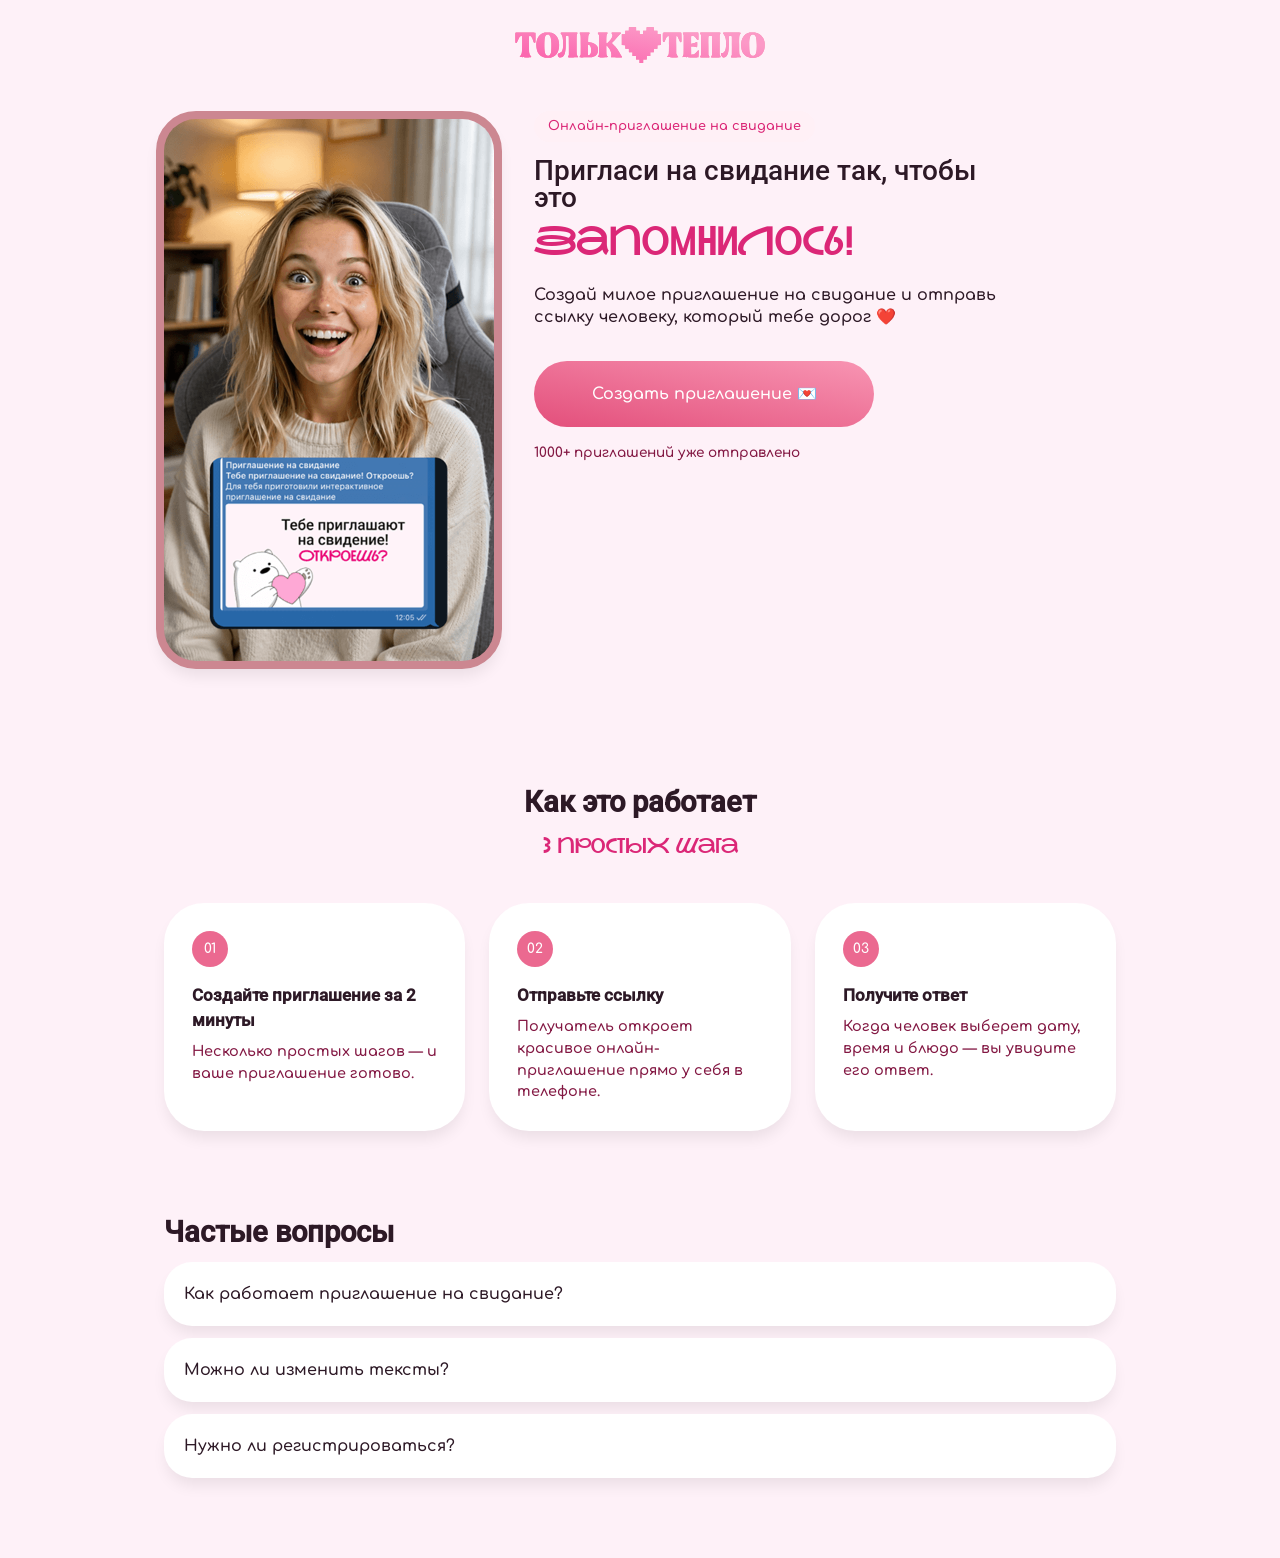
==== index.html @ f6012692 "Первый коммит: приглашение на свидание" ====
<!DOCTYPE html>
<html lang="ru">
  <head>
    <meta charset="UTF-8" />
    <meta
      name="viewport"
      content="width=device-width, initial-scale=1, viewport-fit=cover"
    />
    <title>
      Приглашение на свидание онлайн — создать и отправить по ссылке
    </title>
    <meta
      name="description"
      content="Создай приглашение на свидание онлайн за пару минут. Выбор даты, времени и предпочтений для встречи. Отправьте красивое приглашение по ссылке и получите ответ от второй половинки."
    />
    <meta
      property="og:title"
      content="Приглашение на свидание онлайн — отправь по ссылке"
    />
    <meta
      property="og:description"
      content="Создай приглашение на свидание онлайн за пару минут. Выбор даты, времени и предпочтений для встречи."
    />
    <meta property="og:image" content="meeting/social-badge.png" />
    <link rel="icon" href="meeting/social-badge.png" />
    <link
      rel="preload"
      href="fonts/Comfortaa-SemiBold.woff2"
      as="font"
      type="font/woff2"
      crossorigin="anonymous"
    />
    <link
      rel="preload"
      href="fonts/Roboto/Roboto-Medium.woff2"
      as="font"
      type="font/woff2"
      crossorigin="anonymous"
    />
    <link rel="preload" href="meeting/tolkoteplo2.svg" as="image" />
    <link rel="preload" href="meeting/video-poster.webp" as="image" />
    <link rel="stylesheet" href="styles.css" />
  </head>
  <body>
    <div id="app">
      <!-- Лендинг -->
      <section id="landing" class="landing">
        <header class="header">
          <a href="/" class="logo-link">
            <img
              src="meeting/tolkoteplo2.svg"
              alt="Только тепло"
              class="logo-img"
            />
          </a>
        </header>

        <div class="landing-hero">
          <div class="phone-preview-wrap">
            <div
              class="phone-mockup phone-mockup--landing"
              id="landing-preview"
            >
              <img
                src="meeting/video-poster.webp"
                alt=""
                class="landing-poster"
                width="346"
                height="568"
              />
            </div>
          </div>

          <div class="hero-text">
            <span class="badge">Онлайн-приглашение на свидание</span>
            <h1 class="hero-title">
              <span class="hero-title-line1"
                >Пригласи на свидание так, чтобы это</span
              >
              <span class="hero-title-line2">запомнилось!</span>
            </h1>
            <p class="subtitle">
              Создай милое приглашение на свидание и отправь ссылку человеку,
              который тебе дорог ❤️
            </p>
            <button class="btn btn-primary btn-lg" id="start-create">
              Создать приглашение 💌
            </button>
            <p class="social-proof">1000+ приглашений уже отправлено</p>
          </div>
        </div>

        <section class="how-it-works">
          <h2>Как это работает</h2>
          <p class="section-accent">3 простых шага</p>
          <div class="steps-grid">
            <article class="step-card">
              <span class="step-num">01</span>
              <h3>Создайте приглашение за 2 минуты</h3>
              <p>Несколько простых шагов — и ваше приглашение готово.</p>
            </article>
            <article class="step-card">
              <span class="step-num">02</span>
              <h3>Отправьте ссылку</h3>
              <p>
                Получатель откроет красивое онлайн-приглашение прямо у себя в
                телефоне.
              </p>
            </article>
            <article class="step-card">
              <span class="step-num">03</span>
              <h3>Получите ответ</h3>
              <p>
                Когда человек выберет дату, время и блюдо — вы увидите его
                ответ.
              </p>
            </article>
          </div>
        </section>

        <section class="faq">
          <h2>Частые вопросы</h2>
          <details>
            <summary>Как работает приглашение на свидание?</summary>
            <p>
              Вы оформляете приглашение, а гость выбирает дату, время и блюдо.
              Его ответ можно скопировать и отправить вам.
            </p>
          </details>
          <details>
            <summary>Можно ли изменить тексты?</summary>
            <p>
              Да, все заголовки, кнопки и варианты блюд можно настроить в
              конструкторе.
            </p>
          </details>
          <details>
            <summary>Нужно ли регистрироваться?</summary>
            <p>Нет, приглашение можно создать без регистрации.</p>
          </details>
        </section>
      </section>

      <!-- Конструктор -->
      <section id="constructor" class="constructor hidden">
        <header class="header">
          <a href="#" class="logo-link" id="logo-home">
            <img
              src="meeting/tolkoteplo2.svg"
              alt="Только тепло"
              class="logo-img"
            />
          </a>
        </header>

        <div class="progress-bar">
          <div class="progress-line">
            <div class="progress-fill" id="progress-fill"></div>
          </div>
          <div class="progress-dots">
            <span class="dot active" data-step="1">1</span>
            <span class="dot" data-step="2">2</span>
            <span class="dot" data-step="3">3</span>
            <span class="dot" data-step="4">4</span>
            <span class="dot" data-step="5">5</span>
          </div>
        </div>

        <div class="constructor-layout">
          <div class="preview-panel">
            <div class="screen-tabs" id="screen-tabs">
              <button class="tab active" data-tab="1">Экран 1</button>
              <button class="tab" data-tab="2">Экран 2</button>
            </div>
            <div class="phone-mockup" id="constructor-preview"></div>
          </div>

          <div class="editor-panel" id="editor-panel"></div>
        </div>
      </section>

      <!-- Результат -->
      <section id="result" class="result hidden">
        <header class="header">
          <a href="#" class="logo-link" id="logo-home-2">
            <img
              src="meeting/tolkoteplo2.svg"
              alt="Только тепло"
              class="logo-img"
            />
          </a>
        </header>
        <div class="result-card">
          <h1>Приглашение готово! 🎉</h1>
          <p>Отправьте эту ссылку человеку, которого приглашаете:</p>
          <div class="link-box">
            <input type="text" id="invite-link" readonly />
            <button class="btn btn-primary" id="copy-link">Копировать</button>
          </div>
          <button class="btn btn-secondary" id="open-invite">
            Открыть приглашение
          </button>
          <button class="btn btn-ghost" id="create-another">
            Создать ещё одно
          </button>
        </div>
      </section>
    </div>

    <script>
      window.ASSETS = {
        logo: "meeting/tolkoteplo2.svg",
        videoPoster: "meeting/video-poster.webp",
        heart: "meeting/heart.webp",
        heart2: "meeting/heart2.webp",
        kiss: "meeting/kiss.webp",
        socialBadge: "meeting/social-badge.png",
      };
    </script>
    <script src="config.js"></script>
    <script src="preview.js"></script>
    <script src="constructor.js"></script>
    <script src="app.js"></script>
    <script>
      document.addEventListener("DOMContentLoaded", function () {
        var preview = document.getElementById("constructor-preview");
        if (preview && typeof DEFAULT_CONFIG !== "undefined") {
          preview.innerHTML = renderPreview(DEFAULT_CONFIG, 1);
        }
      });
    </script>
  </body>
</html>
---- styles.css ----
@font-face {
  font-family: "Comfortaa";
  src: url("fonts/Comfortaa-SemiBold.woff2") format("woff2");
  font-weight: 600;
  font-style: normal;
  font-display: swap;
}

@font-face {
  font-family: "NauryzRedKeds";
  src: url("fonts/NauryzRedKeds.woff2") format("woff2");
  font-weight: 400;
  font-style: normal;
  font-display: swap;
}

@font-face {
  font-family: "Roboto-Medium";
  src: url("fonts/Roboto/Roboto-Medium.woff2") format("woff2");
  font-weight: 500;
  font-style: normal;
  font-display: swap;
}

@font-face {
  font-family: "Roboto-Bold";
  src: url("fonts/Roboto/Roboto-Bold.woff2") format("woff2");
  font-weight: 700;
  font-style: normal;
  font-display: swap;
}

@font-face {
  font-family: "Roboto-SemiBold";
  src: url("fonts/Roboto/Roboto-SemiBold.woff2") format("woff2");
  font-weight: 600;
  font-style: normal;
  font-display: swap;
}

*, *::before, *::after { box-sizing: border-box; margin: 0; padding: 0; }

:root {
  --bg: #fef1f8;
  --bg-card: #ffffff;
  --text: #2d1926;
  --text-muted: #831843;
  --pink: #eb6990;
  --pink-dark: #db2777;
  --pink-light: #f3ccd5;
  --pink-soft: #fff0f6;
  --no-btn: #d0ccdd;
  --phone-border: #cc8791;
  --radius-lg: 28px;
  --radius-xl: 40px;
  --radius-phone: 2.5rem;
  --radius-pill: 60px;
  --shadow: 0 10px 15px -3px rgba(0, 0, 0, 0.08);
  --font: "Comfortaa", -apple-system, BlinkMacSystemFont, "Segoe UI", Roboto, sans-serif;
  --font-title: "Roboto-Medium", -apple-system, BlinkMacSystemFont, "Segoe UI", Roboto, sans-serif;
  --font-accent: "NauryzRedKeds", "Apple Chancery", cursive, sans-serif;
}

html { scroll-behavior: smooth; }

body {
  font-family: var(--font);
  background: var(--bg) !important;
  color: var(--text);
  min-height: 100vh;
  line-height: 1.5;
}

.hidden { display: none !important; }

.header {
  text-align: center;
  padding: 1.5rem 1rem 0.5rem;
}

.logo-link {
  display: inline-flex;
  justify-content: center;
}

.logo-img {
  height: 2rem;
  width: auto;
  max-width: 100%;
}

@media (min-width: 641px) {
  .logo-img { height: 2.5rem; }
}

.btn {
  font-family: var(--font);
  font-weight: 600;
  border: none;
  cursor: pointer;
  transition: transform 0.15s, opacity 0.15s, background 0.15s;
  border-radius: var(--radius-pill);
}

.btn:active { transform: scale(0.97); }

.btn-primary {
  background: linear-gradient(to top right, #e34f7b, #f895b3);
  color: #fff;
  padding: 0 1.5rem;
  height: 66px;
  font-size: 1rem;
}

.btn-primary:hover { filter: brightness(1.03); }

.btn-primary:disabled {
  opacity: 0.45;
  cursor: not-allowed;
}

.btn-secondary {
  background: var(--pink-light);
  color: var(--text);
  padding: 14px 28px;
  font-size: 0.95rem;
}

.btn-ghost {
  background: transparent;
  color: var(--text-muted);
  padding: 12px 20px;
  font-size: 0.9rem;
}

.btn-lg {
  width: 100%;
  max-width: 340px;
}

.btn-yes {
  background: linear-gradient(to top right, #e34f7b, #f895b3);
  color: #fff;
  padding: 0 1.5rem;
  height: 66px;
  font-size: 1rem;
  min-width: 110px;
}

.btn-no {
  background: linear-gradient(to top right, var(--no-btn), var(--no-btn));
  color: var(--text);
  padding: 0 1.5rem;
  height: 66px;
  font-size: 1rem;
  min-width: 110px;
}

.btn-row {
  display: flex;
  gap: 1rem;
  justify-content: center;
  flex-wrap: wrap;
}

.landing-hero {
  display: flex;
  flex-direction: column;
  gap: 2rem;
  max-width: 1000px;
  margin: 1.5rem auto 0;
  padding: 0 1rem 2rem;
  align-items: stretch;
}

@media (min-width: 641px) {
  .landing-hero {
    flex-direction: row;
    align-items: flex-start;
    margin-top: 2rem;
  }

  .phone-preview-wrap {
    order: 1;
    flex-shrink: 0;
    position: sticky;
    top: 1.5rem;
  }

  .hero-text {
    order: 2;
    flex: 1;
    min-width: 0;
  }
}

@media (max-width: 640px) {
  .phone-preview-wrap { display: none; }
}

.phone-preview-wrap { display: flex; justify-content: center; }

.phone-mockup {
  width: 100%;
  max-width: 346px;
  min-height: 520px;
  background: var(--phone-border);
  border: 8px solid var(--phone-border);
  border-radius: var(--radius-phone);
  box-shadow: var(--shadow);
  padding: 0;
  display: flex;
  flex-direction: column;
  align-items: stretch;
  position: relative;
  overflow: hidden;
}

.phone-mockup--landing {
  min-height: auto;
}

.landing-poster {
  display: block;
  width: 100%;
  height: auto;
  aspect-ratio: 346 / 568;
  object-fit: cover;
  background: var(--phone-border);
}

.phone-mockup:not(.phone-mockup--landing) {
  background: var(--bg-card);
  padding: 20px 16px;
}

.screen-content {
  width: 100%;
  text-align: center;
  display: flex;
  flex-direction: column;
  align-items: center;
  gap: 18px;
  flex: 1;
  justify-content: center;
}

.screen-content h2 {
  font-family: var(--font-title);
  font-size: 1.2rem;
  font-weight: 500;
  line-height: 1.35;
  white-space: pre-line;
}

.illus-img {
  width: min(100%, 220px);
  height: auto;
  max-height: 180px;
  object-fit: contain;
  border-radius: 12px;
}

.illus.emoji-only {
  font-size: 4rem;
  line-height: 1;
}

.hero-text {
  max-width: 480px;
  text-align: center;
  margin: 0 auto;
}

@media (min-width: 641px) {
  .hero-text { text-align: left; margin: 0; }
}

.badge {
  display: inline-block;
  background: var(--pink-soft);
  color: var(--pink-dark);
  padding: 6px 14px;
  border-radius: var(--radius-pill);
  font-size: 0.8rem;
  font-weight: 600;
  margin-bottom: 16px;
}

.hero-title {
  font-family: var(--font-title);
  font-size: 28px;
  line-height: 1.15;
  margin-bottom: 1rem;
  font-weight: 500;
}

.hero-title-line1 {
  display: inline-block;
  font-size: 28px;
  line-height: 0.95;
}

.hero-title-line2 {
  display: inline-block;
  font-family: var(--font-accent);
  font-size: 40px;
  line-height: 1.15;
  color: var(--pink-dark);
  margin-top: 0.2em;
}

@media (max-width: 579px) {
  .hero-title-line1 { font-size: 26px; }
  .hero-title-line2 {
    display: block;
    width: 100%;
    text-align: center;
    font-size: clamp(28px, 9vw, 38px);
    margin-top: 10px;
  }
}

.subtitle {
  color: var(--text);
  margin-bottom: 2rem;
  font-size: 1rem;
  font-weight: 600;
  line-height: 1.4;
}

.social-proof {
  margin-top: 16px;
  font-size: 0.85rem;
  color: var(--text-muted);
}

.how-it-works, .faq {
  max-width: 1000px;
  margin: 80px auto;
  padding: 0 24px;
  text-align: center;
}

.how-it-works h2, .faq h2 {
  font-family: var(--font-title);
  font-size: 1.8rem;
  margin-bottom: 8px;
}

.section-accent {
  font-family: var(--font-accent);
  color: var(--pink-dark);
  font-size: 1.3rem;
  margin-bottom: 40px;
}

.steps-grid {
  display: grid;
  grid-template-columns: repeat(3, 1fr);
  gap: 24px;
  text-align: left;
}

.step-card {
  background: var(--bg-card);
  border-radius: var(--radius-xl);
  padding: 28px;
  box-shadow: var(--shadow);
}

.step-num {
  display: inline-block;
  background: var(--pink);
  color: #fff;
  width: 36px;
  height: 36px;
  border-radius: 50%;
  text-align: center;
  line-height: 36px;
  font-weight: 700;
  font-size: 0.85rem;
  margin-bottom: 16px;
}

.step-card h3 {
  font-family: var(--font-title);
  font-size: 1.05rem;
  margin-bottom: 8px;
}

.step-card p {
  color: var(--text-muted);
  font-size: 0.9rem;
}

.faq { text-align: left; }

.faq details {
  background: var(--bg-card);
  border-radius: var(--radius-lg);
  margin-bottom: 12px;
  padding: 4px 20px;
  box-shadow: var(--shadow);
}

.faq summary {
  cursor: pointer;
  font-weight: 600;
  padding: 16px 0;
  list-style: none;
}

.faq summary::-webkit-details-marker { display: none; }

.faq p {
  color: var(--text-muted);
  padding-bottom: 16px;
  font-size: 0.9rem;
}

.constructor { padding-bottom: 60px; }

.progress-bar {
  max-width: 42rem;
  margin: 16px auto 32px;
  position: relative;
  padding: 0 24px;
}

.progress-line {
  height: 4px;
  background: var(--pink-light);
  border-radius: 9999px;
  position: absolute;
  top: 14px;
  left: 40px;
  right: 40px;
}

.progress-fill {
  height: 100%;
  background: var(--pink);
  border-radius: 9999px;
  width: 0%;
  transition: width 0.3s;
}

.progress-dots {
  display: flex;
  justify-content: space-between;
  position: relative;
}

.dot {
  width: 32px;
  height: 32px;
  border-radius: 50%;
  background: var(--pink-light);
  color: var(--pink);
  display: flex;
  align-items: center;
  justify-content: center;
  font-weight: 700;
  font-size: 0.85rem;
  transition: background 0.3s, color 0.3s;
}

.dot.active, .dot.done {
  background: var(--pink);
  color: #fff;
}

.constructor-layout {
  display: grid;
  grid-template-columns: 1fr 1.2fr;
  gap: 32px;
  max-width: 1100px;
  margin: 0 auto;
  padding: 0 24px;
  align-items: start;
}

.preview-panel { position: sticky; top: 24px; }

.screen-tabs {
  display: flex;
  gap: 8px;
  margin-bottom: 12px;
  justify-content: center;
}

.tab {
  font-family: var(--font);
  padding: 8px 20px;
  border: 2px solid var(--pink-light);
  background: var(--bg-card);
  border-radius: var(--radius-pill);
  cursor: pointer;
  font-weight: 600;
  color: var(--text-muted);
  font-size: 0.85rem;
}

.tab.active {
  border-color: var(--pink);
  color: var(--pink);
  background: var(--pink-soft);
}

.editor-panel {
  background: var(--bg-card);
  border-radius: var(--radius-xl);
  padding: 32px;
  box-shadow: var(--shadow);
}

.editor-panel h2 {
  font-family: var(--font-title);
  font-size: 1.3rem;
  margin-bottom: 6px;
}

.editor-subtitle {
  margin: 24px 0 12px;
  font-size: 1rem;
  font-family: var(--font-title);
}

.editor-hint {
  color: var(--text-muted);
  font-size: 0.85rem;
  margin-bottom: 24px;
}

.field { margin-bottom: 20px; }

.field label {
  display: block;
  font-weight: 600;
  font-size: 0.85rem;
  margin-bottom: 6px;
}

.field input, .field textarea {
  width: 100%;
  font-family: var(--font);
  border: 2px solid var(--pink-light);
  border-radius: 16px;
  padding: 12px 16px;
  font-size: 0.95rem;
  color: var(--text);
  background: var(--bg);
  resize: vertical;
}

.field input:focus, .field textarea:focus {
  outline: none;
  border-color: var(--pink);
}

.field-hint {
  font-size: 0.75rem;
  color: var(--text-muted);
  margin-top: 4px;
}

.radio-group {
  display: flex;
  flex-direction: column;
  gap: 8px;
  margin-bottom: 16px;
}

.radio-option {
  display: flex;
  align-items: flex-start;
  gap: 10px;
  padding: 12px;
  border: 2px solid var(--pink-light);
  border-radius: 16px;
  cursor: pointer;
  transition: border-color 0.15s;
}

.radio-option:has(input:checked) {
  border-color: var(--pink);
  background: var(--pink-soft);
}

.radio-option input { margin-top: 3px; accent-color: var(--pink); }

.radio-option strong { display: block; font-size: 0.9rem; }
.radio-option span { font-size: 0.8rem; color: var(--text-muted); }

.image-picker {
  display: flex;
  gap: 8px;
  flex-wrap: wrap;
  margin-bottom: 12px;
}

.image-option {
  width: 72px;
  height: 72px;
  border: 2px solid var(--pink-light);
  border-radius: 12px;
  padding: 0;
  cursor: pointer;
  background: var(--bg);
  transition: border-color 0.15s;
  overflow: hidden;
}

.image-option img {
  width: 100%;
  height: 100%;
  object-fit: cover;
  display: block;
}

.image-option.selected {
  border-color: var(--pink);
  box-shadow: 0 0 0 2px var(--pink-soft);
}

.dish-list { display: flex; flex-direction: column; gap: 12px; }

.dish-item {
  border: 2px solid var(--pink-light);
  border-radius: 16px;
  padding: 16px;
}

.dish-item summary {
  cursor: pointer;
  font-weight: 600;
  list-style: none;
}

.dish-item summary::-webkit-details-marker { display: none; }

.dish-row {
  display: flex;
  gap: 12px;
  align-items: center;
  margin-top: 12px;
}

.dish-emoji-input {
  width: 56px !important;
  text-align: center;
  font-size: 1.5rem !important;
  padding: 8px !important;
}

.btn-delete {
  background: none;
  border: none;
  color: var(--pink);
  cursor: pointer;
  font-family: var(--font);
  font-size: 0.8rem;
  margin-left: auto;
}

.editor-nav {
  display: flex;
  justify-content: space-between;
  align-items: center;
  margin-top: 28px;
  padding-top: 20px;
  border-top: 1px solid var(--pink-light);
}

.invite-body {
  display: flex;
  align-items: center;
  justify-content: center;
  min-height: 100vh;
  padding: 20px;
}

.invite-app { width: 100%; display: flex; justify-content: center; }

.invite-phone { min-height: 560px; }

.screen-subtitle {
  color: var(--text-muted);
  font-size: 0.9rem;
}

.date-fields {
  width: 100%;
  display: flex;
  flex-direction: column;
  gap: 12px;
}

.date-fields input {
  font-family: var(--font);
  border: 2px solid var(--pink-light);
  border-radius: 16px;
  padding: 14px;
  font-size: 1rem;
  width: 100%;
  background: var(--bg);
}

.food-grid {
  display: grid;
  grid-template-columns: repeat(2, 1fr);
  gap: 10px;
  width: 100%;
}

.food-card {
  border: 2px solid var(--pink-light);
  border-radius: 16px;
  padding: 16px 8px;
  cursor: pointer;
  transition: border-color 0.15s, background 0.15s;
  text-align: center;
}

.food-card:hover, .food-card.selected {
  border-color: var(--pink);
  background: var(--pink-soft);
}

.food-card .emoji { font-size: 2rem; display: block; margin-bottom: 6px; }
.food-card .name { font-size: 0.85rem; font-weight: 600; }

.shake { animation: shake 0.5s ease; }

@keyframes shake {
  0%, 100% { transform: translateX(0); }
  20% { transform: translateX(-8px); }
  40% { transform: translateX(8px); }
  60% { transform: translateX(-6px); }
  80% { transform: translateX(6px); }
}

.hearts-burst {
  position: absolute;
  inset: 0;
  pointer-events: none;
  overflow: hidden;
  z-index: 5;
}

.heart-particle {
  position: absolute;
  width: 28px;
  height: 28px;
  object-fit: contain;
  animation: float-up 1.1s ease forwards;
}

.yes-heart-flash {
  position: absolute;
  left: 50%;
  top: 28%;
  width: 64px;
  height: 64px;
  transform: translate(-50%, -50%);
  object-fit: contain;
  z-index: 6;
  animation: heart-pop 0.55s ease forwards;
}

@keyframes heart-pop {
  0% { opacity: 0; transform: translate(-50%, -50%) scale(0.4); }
  40% { opacity: 1; transform: translate(-50%, -50%) scale(1.15); }
  100% { opacity: 0; transform: translate(-50%, -70%) scale(1.3); }
}

@keyframes float-up {
  0% { opacity: 1; transform: translateY(0) scale(1); }
  100% { opacity: 0; transform: translateY(-120px) scale(1.4); }
}

.kiss-overlay {
  position: absolute;
  inset: 0;
  display: flex;
  align-items: center;
  justify-content: center;
  background: rgba(254, 241, 248, 0.88);
  animation: fade-in 0.25s;
  z-index: 10;
}

.kiss-img {
  width: min(70%, 180px);
  height: auto;
  object-fit: contain;
  animation: kiss-pop 0.7s ease;
}

@keyframes kiss-pop {
  0% { opacity: 0; transform: scale(0.5); }
  35% { opacity: 1; transform: scale(1.08); }
  100% { opacity: 1; transform: scale(1); }
}

@keyframes fade-in {
  from { opacity: 0; }
  to { opacity: 1; }
}

.btn-no.shrink {
  transform: scale(var(--scale, 1));
  transition: transform 0.2s;
}

.btn-no.runaway {
  position: relative;
  transition: transform 0.15s;
}

.result {
  min-height: 100vh;
  display: flex;
  flex-direction: column;
}

.result-card {
  max-width: 520px;
  margin: 60px auto;
  background: var(--bg-card);
  border-radius: var(--radius-xl);
  padding: 40px;
  box-shadow: var(--shadow);
  text-align: center;
}

.result-card h1 {
  font-family: var(--font-title);
  font-size: 1.6rem;
  margin-bottom: 12px;
}

.result-card p {
  color: var(--text-muted);
  margin-bottom: 24px;
}

.link-box {
  display: flex;
  gap: 8px;
  margin-bottom: 16px;
}

.link-box input {
  flex: 1;
  font-family: var(--font);
  border: 2px solid var(--pink-light);
  border-radius: 16px;
  padding: 12px;
  font-size: 0.85rem;
  background: var(--bg);
}

.result-card .btn { margin: 8px 4px; }

.response-card {
  margin-top: 24px;
  padding: 20px;
  background: var(--pink-soft);
  border-radius: 16px;
  text-align: left;
  font-size: 0.9rem;
  width: 100%;
}

@media (max-width: 900px) {
  .constructor-layout, .steps-grid {
    grid-template-columns: 1fr;
  }

  .preview-panel { position: static; }

  .hero-text { text-align: center; margin: 0 auto; }

  .btn-lg { margin: 0 auto; display: block; }
}

@media (max-width: 600px) {
  .steps-grid { grid-template-columns: 1fr; }

  .editor-panel { padding: 20px; }

  .link-box { flex-direction: column; }
}
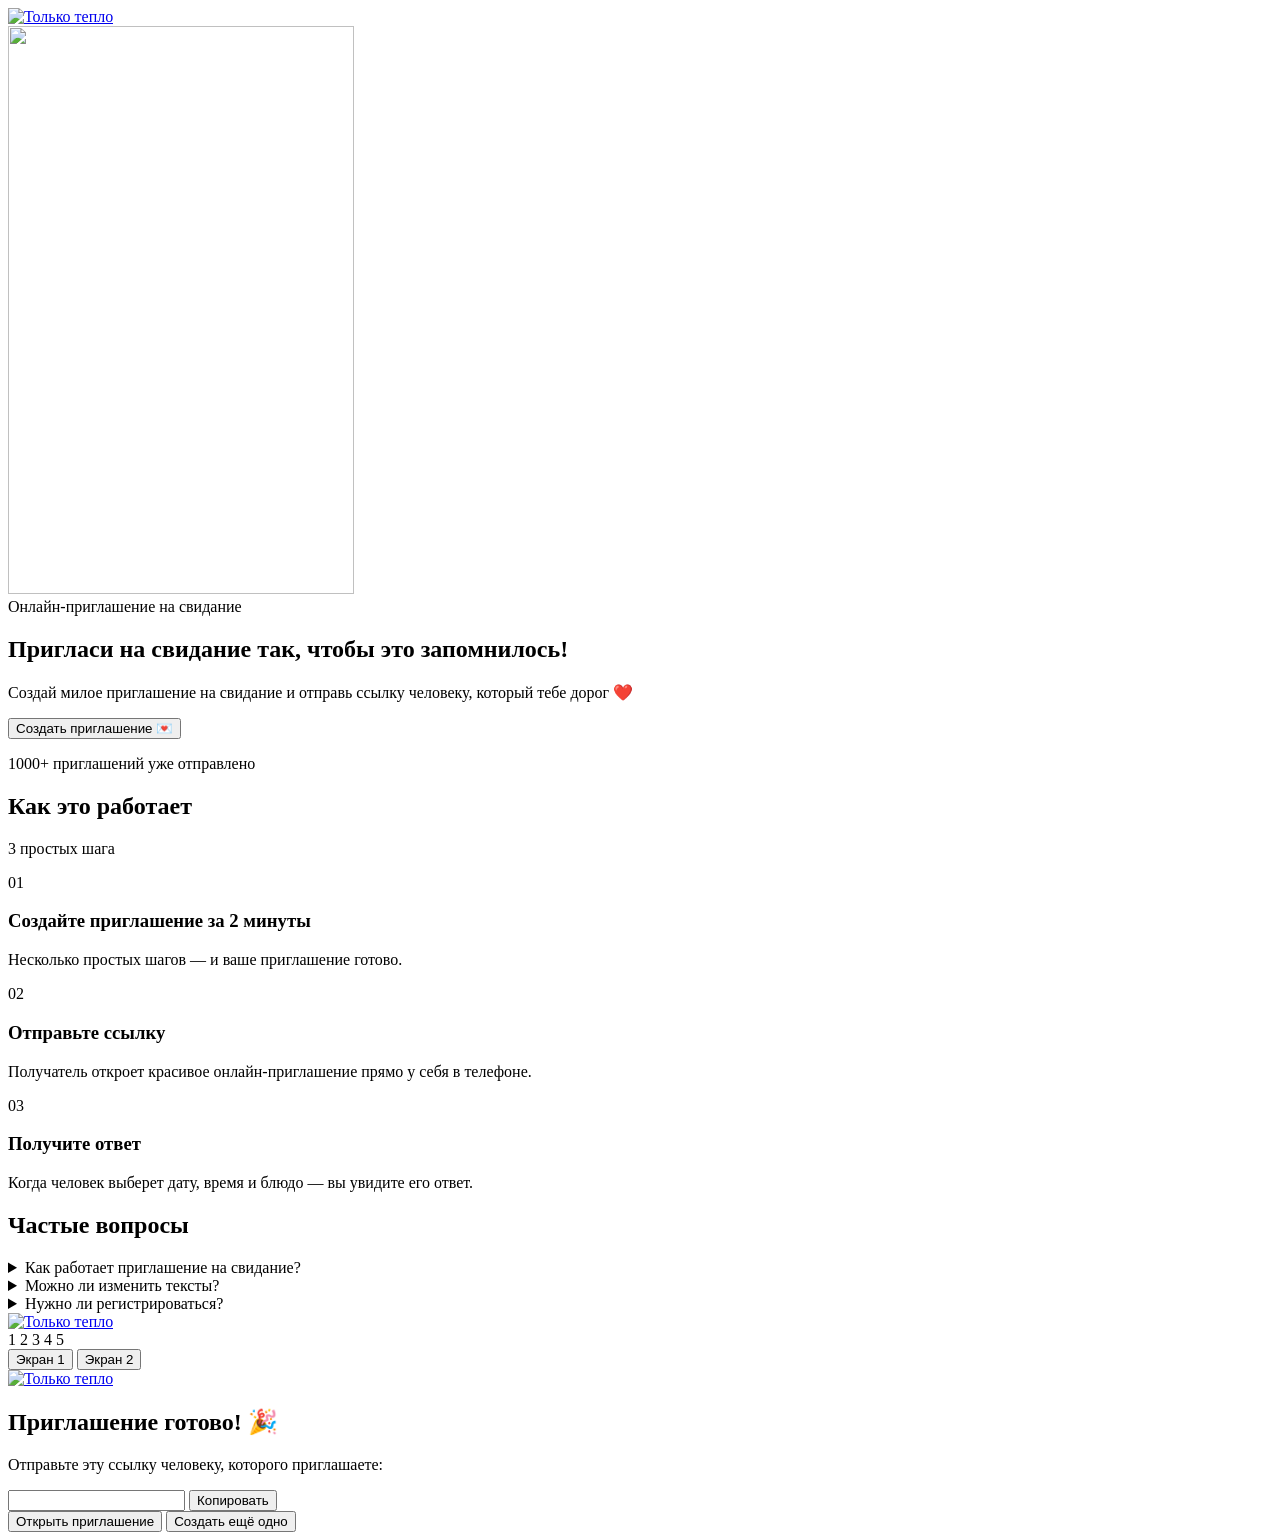
==== commit ad15d114: "Исправлены все пути на /Dating/" ====
--- a/index.html
+++ b/index.html
@@ -21,25 +21,25 @@
       property="og:description"
       content="Создай приглашение на свидание онлайн за пару минут. Выбор даты, времени и предпочтений для встречи."
     />
-    <meta property="og:image" content="meeting/social-badge.png" />
-    <link rel="icon" href="meeting/social-badge.png" />
+    <meta property="og:image" content="/Dating/meeting/social-badge.png" />
+    <link rel="icon" href="/Dating/meeting/social-badge.png" />
     <link
       rel="preload"
-      href="fonts/Comfortaa-SemiBold.woff2"
+      href="/Dating/fonts/Comfortaa-SemiBold.woff2"
       as="font"
       type="font/woff2"
       crossorigin="anonymous"
     />
     <link
       rel="preload"
-      href="fonts/Roboto/Roboto-Medium.woff2"
+      href="/Dating/fonts/Roboto/Roboto-Medium.woff2"
       as="font"
       type="font/woff2"
       crossorigin="anonymous"
     />
-    <link rel="preload" href="meeting/tolkoteplo2.svg" as="image" />
-    <link rel="preload" href="meeting/video-poster.webp" as="image" />
-    <link rel="stylesheet" href="styles.css" />
+    <link rel="preload" href="/Dating/meeting/tolkoteplo2.svg" as="image" />
+    <link rel="preload" href="/Dating/meeting/video-poster.webp" as="image" />
+    <link rel="stylesheet" href="/Dating/styles.css" />
   </head>
   <body>
     <div id="app">
@@ -48,7 +48,7 @@
         <header class="header">
           <a href="/" class="logo-link">
             <img
-              src="meeting/tolkoteplo2.svg"
+              src="/Dating/meeting/tolkoteplo2.svg"
               alt="Только тепло"
               class="logo-img"
             />
@@ -62,7 +62,7 @@
               id="landing-preview"
             >
               <img
-                src="meeting/video-poster.webp"
+                src="/Dating/meeting/video-poster.webp"
                 alt=""
                 class="landing-poster"
                 width="346"
@@ -146,7 +146,7 @@
         <header class="header">
           <a href="#" class="logo-link" id="logo-home">
             <img
-              src="meeting/tolkoteplo2.svg"
+              src="/Dating/meeting/tolkoteplo2.svg"
               alt="Только тепло"
               class="logo-img"
             />
@@ -184,7 +184,7 @@
         <header class="header">
           <a href="#" class="logo-link" id="logo-home-2">
             <img
-              src="meeting/tolkoteplo2.svg"
+              src="/Dating/meeting/tolkoteplo2.svg"
               alt="Только тепло"
               class="logo-img"
             />
@@ -209,18 +209,18 @@
 
     <script>
       window.ASSETS = {
-        logo: "meeting/tolkoteplo2.svg",
-        videoPoster: "meeting/video-poster.webp",
-        heart: "meeting/heart.webp",
-        heart2: "meeting/heart2.webp",
-        kiss: "meeting/kiss.webp",
-        socialBadge: "meeting/social-badge.png",
+        logo: "/Dating/meeting/tolkoteplo2.svg",
+        videoPoster: "/Dating/meeting/video-poster.webp",
+        heart: "/Dating/meeting/heart.webp",
+        heart2: "/Dating/meeting/heart2.webp",
+        kiss: "/Dating/meeting/kiss.webp",
+        socialBadge: "/Dating/meeting/social-badge.png",
       };
     </script>
-    <script src="config.js"></script>
-    <script src="preview.js"></script>
-    <script src="constructor.js"></script>
-    <script src="app.js"></script>
+    <script src="/Dating/config.js"></script>
+    <script src="/Dating/preview.js"></script>
+    <script src="/Dating/constructor.js"></script>
+    <script src="/Dating/app.js"></script>
     <script>
       document.addEventListener("DOMContentLoaded", function () {
         var preview = document.getElementById("constructor-preview");
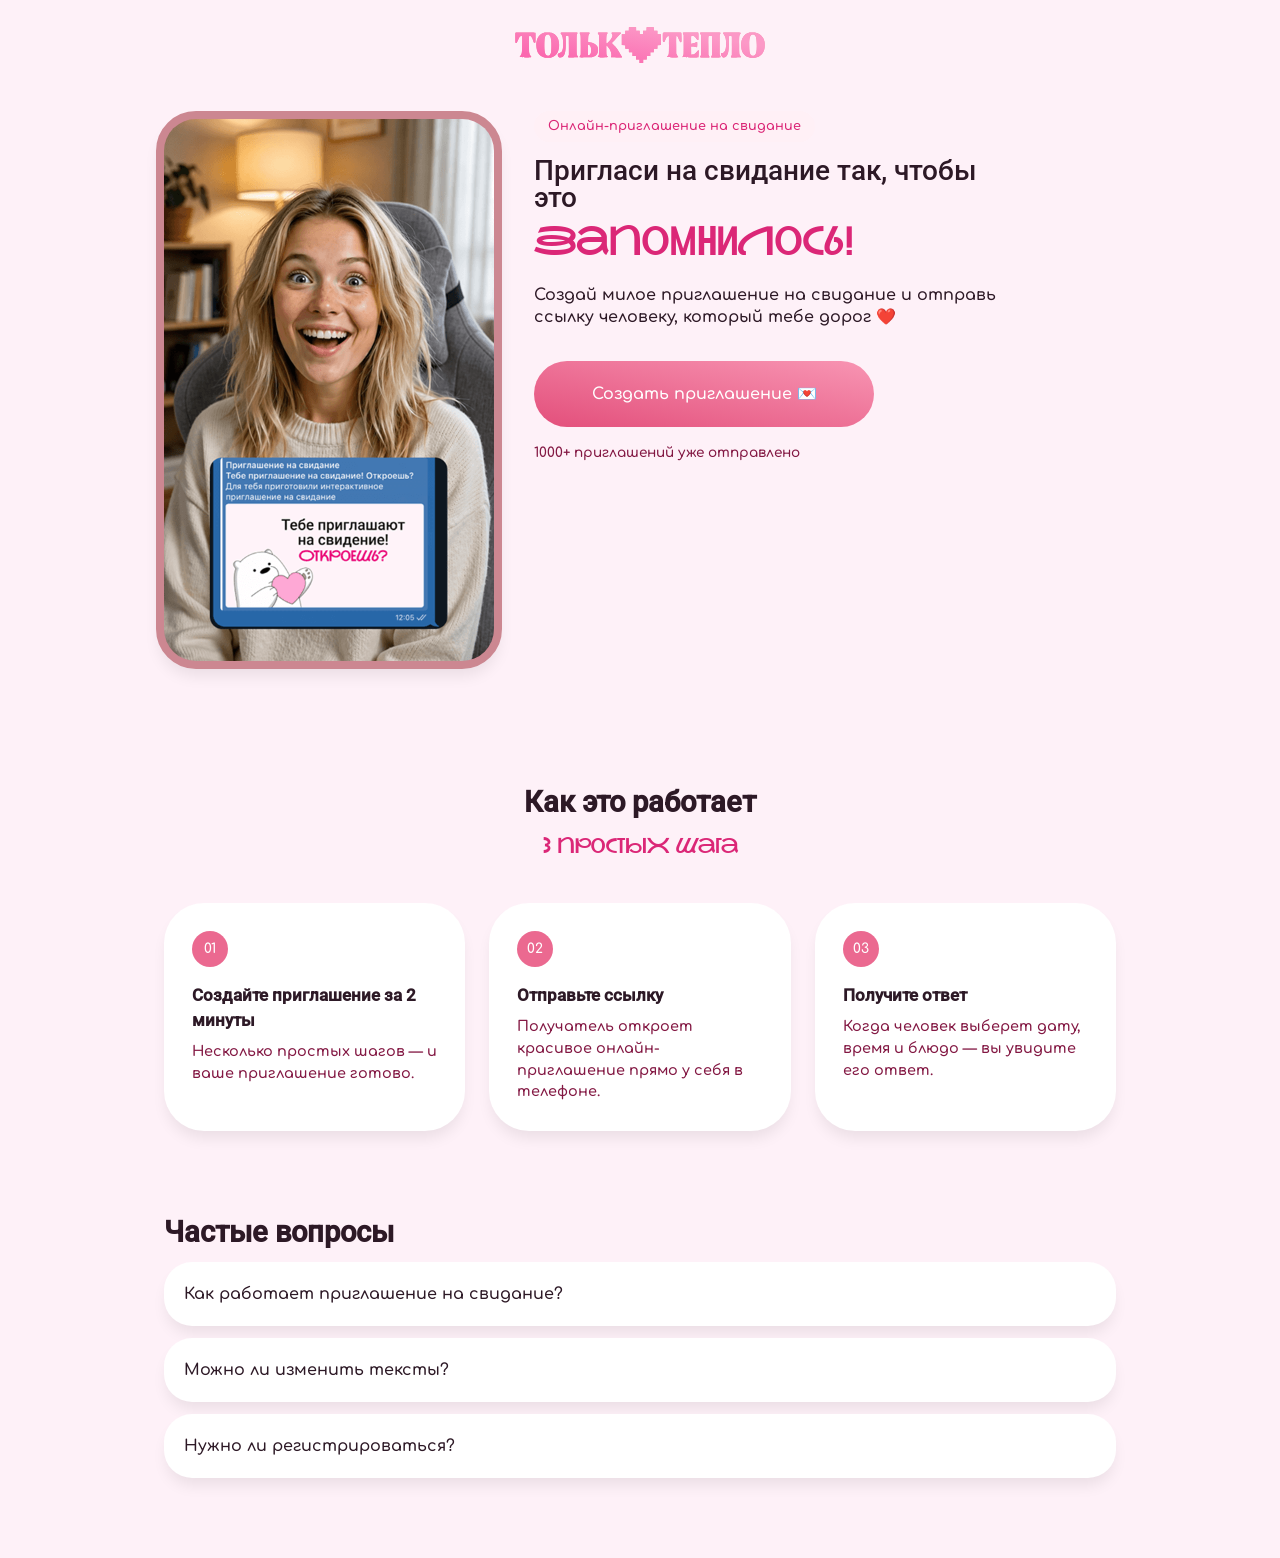
==== commit 4d180b31: "всё сломал" ====
--- a/index.html
+++ b/index.html
@@ -21,25 +21,25 @@
       property="og:description"
       content="Создай приглашение на свидание онлайн за пару минут. Выбор даты, времени и предпочтений для встречи."
     />
-    <meta property="og:image" content="/Dating/meeting/social-badge.png" />
-    <link rel="icon" href="/Dating/meeting/social-badge.png" />
+    <meta property="og:image" content="./meeting/social-badge.png" />
+    <link rel="icon" href="./meeting/social-badge.png" />
     <link
       rel="preload"
-      href="/Dating/fonts/Comfortaa-SemiBold.woff2"
+      href="./fonts/Comfortaa-SemiBold.woff2"
       as="font"
       type="font/woff2"
       crossorigin="anonymous"
     />
     <link
       rel="preload"
-      href="/Dating/fonts/Roboto/Roboto-Medium.woff2"
+      href="./fonts/Roboto/Roboto-Medium.woff2"
       as="font"
       type="font/woff2"
       crossorigin="anonymous"
     />
-    <link rel="preload" href="/Dating/meeting/tolkoteplo2.svg" as="image" />
-    <link rel="preload" href="/Dating/meeting/video-poster.webp" as="image" />
-    <link rel="stylesheet" href="/Dating/styles.css" />
+    <link rel="preload" href="./meeting/tolkoteplo2.svg" as="image" />
+    <link rel="preload" href="./meeting/video-poster.webp" as="image" />
+    <link rel="stylesheet" href="styles.css" />
   </head>
   <body>
     <div id="app">
@@ -48,7 +48,7 @@
         <header class="header">
           <a href="/" class="logo-link">
             <img
-              src="/Dating/meeting/tolkoteplo2.svg"
+              src="./meeting/tolkoteplo2.svg"
               alt="Только тепло"
               class="logo-img"
             />
@@ -62,7 +62,7 @@
               id="landing-preview"
             >
               <img
-                src="/Dating/meeting/video-poster.webp"
+                src="./meeting/video-poster.webp"
                 alt=""
                 class="landing-poster"
                 width="346"
@@ -146,7 +146,7 @@
         <header class="header">
           <a href="#" class="logo-link" id="logo-home">
             <img
-              src="/Dating/meeting/tolkoteplo2.svg"
+              src="./meeting/tolkoteplo2.svg"
               alt="Только тепло"
               class="logo-img"
             />
@@ -184,7 +184,7 @@
         <header class="header">
           <a href="#" class="logo-link" id="logo-home-2">
             <img
-              src="/Dating/meeting/tolkoteplo2.svg"
+              src="./meeting/tolkoteplo2.svg"
               alt="Только тепло"
               class="logo-img"
             />
@@ -209,18 +209,18 @@
 
     <script>
       window.ASSETS = {
-        logo: "/Dating/meeting/tolkoteplo2.svg",
-        videoPoster: "/Dating/meeting/video-poster.webp",
-        heart: "/Dating/meeting/heart.webp",
-        heart2: "/Dating/meeting/heart2.webp",
-        kiss: "/Dating/meeting/kiss.webp",
-        socialBadge: "/Dating/meeting/social-badge.png",
+        logo: "./meeting/tolkoteplo2.svg",
+        videoPoster: "./meeting/video-poster.webp",
+        heart: "./meeting/heart.webp",
+        heart2: "./meeting/heart2.webp",
+        kiss: "./meeting/kiss.webp",
+        socialBadge: "./meeting/social-badge.png",
       };
     </script>
-    <script src="/Dating/config.js"></script>
-    <script src="/Dating/preview.js"></script>
-    <script src="/Dating/constructor.js"></script>
-    <script src="/Dating/app.js"></script>
+    <script src="config.js"></script>
+    <script src="preview.js"></script>
+    <script src="constructor.js"></script>
+    <script src="app.js"></script>
     <script>
       document.addEventListener("DOMContentLoaded", function () {
         var preview = document.getElementById("constructor-preview");
--- a/styles.css
+++ b/styles.css
@@ -0,0 +1,1026 @@
+@font-face {
+  font-family: "Comfortaa";
+  src: url("fonts/Comfortaa-SemiBold.woff2") format("woff2");
+  font-weight: 600;
+  font-style: normal;
+  font-display: swap;
+}
+
+@font-face {
+  font-family: "NauryzRedKeds";
+  src: url("fonts/NauryzRedKeds.woff2") format("woff2");
+  font-weight: 400;
+  font-style: normal;
+  font-display: swap;
+}
+
+@font-face {
+  font-family: "Roboto-Medium";
+  src: url("fonts/Roboto/Roboto-Medium.woff2") format("woff2");
+  font-weight: 500;
+  font-style: normal;
+  font-display: swap;
+}
+
+@font-face {
+  font-family: "Roboto-Bold";
+  src: url("fonts/Roboto/Roboto-Bold.woff2") format("woff2");
+  font-weight: 700;
+  font-style: normal;
+  font-display: swap;
+}
+
+@font-face {
+  font-family: "Roboto-SemiBold";
+  src: url("fonts/Roboto/Roboto-SemiBold.woff2") format("woff2");
+  font-weight: 600;
+  font-style: normal;
+  font-display: swap;
+}
+
+*,
+*::before,
+*::after {
+  box-sizing: border-box;
+  margin: 0;
+  padding: 0;
+}
+
+:root {
+  --bg: #fef1f8;
+  --bg-card: #ffffff;
+  --text: #2d1926;
+  --text-muted: #831843;
+  --pink: #eb6990;
+  --pink-dark: #db2777;
+  --pink-light: #f3ccd5;
+  --pink-soft: #fff0f6;
+  --no-btn: #d0ccdd;
+  --phone-border: #cc8791;
+  --radius-lg: 28px;
+  --radius-xl: 40px;
+  --radius-phone: 2.5rem;
+  --radius-pill: 60px;
+  --shadow: 0 10px 15px -3px rgba(0, 0, 0, 0.08);
+  --font: "Comfortaa", -apple-system, BlinkMacSystemFont, "Segoe UI", Roboto,
+    sans-serif;
+  --font-title: "Roboto-Medium", -apple-system, BlinkMacSystemFont, "Segoe UI",
+    Roboto, sans-serif;
+  --font-accent: "NauryzRedKeds", "Apple Chancery", cursive, sans-serif;
+}
+
+html {
+  scroll-behavior: smooth;
+}
+
+body {
+  font-family: var(--font);
+  background: var(--bg) !important;
+  color: var(--text);
+  min-height: 100vh;
+  line-height: 1.5;
+}
+
+.hidden {
+  display: none !important;
+}
+
+.header {
+  text-align: center;
+  padding: 1.5rem 1rem 0.5rem;
+}
+
+.logo-link {
+  display: inline-flex;
+  justify-content: center;
+}
+
+.logo-img {
+  height: 2rem;
+  width: auto;
+  max-width: 100%;
+}
+
+@media (min-width: 641px) {
+  .logo-img {
+    height: 2.5rem;
+  }
+}
+
+.btn {
+  font-family: var(--font);
+  font-weight: 600;
+  border: none;
+  cursor: pointer;
+  transition: transform 0.15s, opacity 0.15s, background 0.15s;
+  border-radius: var(--radius-pill);
+}
+
+.btn:active {
+  transform: scale(0.97);
+}
+
+.btn-primary {
+  background: linear-gradient(to top right, #e34f7b, #f895b3);
+  color: #fff;
+  padding: 0 1.5rem;
+  height: 66px;
+  font-size: 1rem;
+}
+
+.btn-primary:hover {
+  filter: brightness(1.03);
+}
+
+.btn-primary:disabled {
+  opacity: 0.45;
+  cursor: not-allowed;
+}
+
+.btn-secondary {
+  background: var(--pink-light);
+  color: var(--text);
+  padding: 14px 28px;
+  font-size: 0.95rem;
+}
+
+.btn-ghost {
+  background: transparent;
+  color: var(--text-muted);
+  padding: 12px 20px;
+  font-size: 0.9rem;
+}
+
+.btn-lg {
+  width: 100%;
+  max-width: 340px;
+}
+
+.btn-yes {
+  background: linear-gradient(to top right, #e34f7b, #f895b3);
+  color: #fff;
+  padding: 0 1.5rem;
+  height: 66px;
+  font-size: 1rem;
+  min-width: 110px;
+}
+
+.btn-no {
+  background: linear-gradient(to top right, var(--no-btn), var(--no-btn));
+  color: var(--text);
+  padding: 0 1.5rem;
+  height: 66px;
+  font-size: 1rem;
+  min-width: 110px;
+}
+
+.btn-row {
+  display: flex;
+  gap: 1rem;
+  justify-content: center;
+  flex-wrap: wrap;
+}
+
+.landing-hero {
+  display: flex;
+  flex-direction: column;
+  gap: 2rem;
+  max-width: 1000px;
+  margin: 1.5rem auto 0;
+  padding: 0 1rem 2rem;
+  align-items: stretch;
+}
+
+@media (min-width: 641px) {
+  .landing-hero {
+    flex-direction: row;
+    align-items: flex-start;
+    margin-top: 2rem;
+  }
+
+  .phone-preview-wrap {
+    order: 1;
+    flex-shrink: 0;
+    position: sticky;
+    top: 1.5rem;
+  }
+
+  .hero-text {
+    order: 2;
+    flex: 1;
+    min-width: 0;
+  }
+}
+
+@media (max-width: 640px) {
+  .phone-preview-wrap {
+    display: none;
+  }
+}
+
+.phone-preview-wrap {
+  display: flex;
+  justify-content: center;
+}
+
+.phone-mockup {
+  width: 100%;
+  max-width: 346px;
+  min-height: 520px;
+  background: var(--phone-border);
+  border: 8px solid var(--phone-border);
+  border-radius: var(--radius-phone);
+  box-shadow: var(--shadow);
+  padding: 0;
+  display: flex;
+  flex-direction: column;
+  align-items: stretch;
+  position: relative;
+  overflow: hidden;
+}
+
+.phone-mockup--landing {
+  min-height: auto;
+}
+
+.landing-poster {
+  display: block;
+  width: 100%;
+  height: auto;
+  aspect-ratio: 346 / 568;
+  object-fit: cover;
+  background: var(--phone-border);
+}
+
+.phone-mockup:not(.phone-mockup--landing) {
+  background: var(--bg-card);
+  padding: 20px 16px;
+}
+
+.screen-content {
+  width: 100%;
+  text-align: center;
+  display: flex;
+  flex-direction: column;
+  align-items: center;
+  gap: 18px;
+  flex: 1;
+  justify-content: center;
+}
+
+.screen-content h2 {
+  font-family: var(--font-title);
+  font-size: 1.2rem;
+  font-weight: 500;
+  line-height: 1.35;
+  white-space: pre-line;
+}
+
+.illus-img {
+  width: min(100%, 220px);
+  height: auto;
+  max-height: 180px;
+  object-fit: contain;
+  border-radius: 12px;
+}
+
+.illus.emoji-only {
+  font-size: 4rem;
+  line-height: 1;
+}
+
+.hero-text {
+  max-width: 480px;
+  text-align: center;
+  margin: 0 auto;
+}
+
+@media (min-width: 641px) {
+  .hero-text {
+    text-align: left;
+    margin: 0;
+  }
+}
+
+.badge {
+  display: inline-block;
+  background: var(--pink-soft);
+  color: var(--pink-dark);
+  padding: 6px 14px;
+  border-radius: var(--radius-pill);
+  font-size: 0.8rem;
+  font-weight: 600;
+  margin-bottom: 16px;
+}
+
+.hero-title {
+  font-family: var(--font-title);
+  font-size: 28px;
+  line-height: 1.15;
+  margin-bottom: 1rem;
+  font-weight: 500;
+}
+
+.hero-title-line1 {
+  display: inline-block;
+  font-size: 28px;
+  line-height: 0.95;
+}
+
+.hero-title-line2 {
+  display: inline-block;
+  font-family: var(--font-accent);
+  font-size: 40px;
+  line-height: 1.15;
+  color: var(--pink-dark);
+  margin-top: 0.2em;
+}
+
+@media (max-width: 579px) {
+  .hero-title-line1 {
+    font-size: 26px;
+  }
+  .hero-title-line2 {
+    display: block;
+    width: 100%;
+    text-align: center;
+    font-size: clamp(28px, 9vw, 38px);
+    margin-top: 10px;
+  }
+}
+
+.subtitle {
+  color: var(--text);
+  margin-bottom: 2rem;
+  font-size: 1rem;
+  font-weight: 600;
+  line-height: 1.4;
+}
+
+.social-proof {
+  margin-top: 16px;
+  font-size: 0.85rem;
+  color: var(--text-muted);
+}
+
+.how-it-works,
+.faq {
+  max-width: 1000px;
+  margin: 80px auto;
+  padding: 0 24px;
+  text-align: center;
+}
+
+.how-it-works h2,
+.faq h2 {
+  font-family: var(--font-title);
+  font-size: 1.8rem;
+  margin-bottom: 8px;
+}
+
+.section-accent {
+  font-family: var(--font-accent);
+  color: var(--pink-dark);
+  font-size: 1.3rem;
+  margin-bottom: 40px;
+}
+
+.steps-grid {
+  display: grid;
+  grid-template-columns: repeat(3, 1fr);
+  gap: 24px;
+  text-align: left;
+}
+
+.step-card {
+  background: var(--bg-card);
+  border-radius: var(--radius-xl);
+  padding: 28px;
+  box-shadow: var(--shadow);
+}
+
+.step-num {
+  display: inline-block;
+  background: var(--pink);
+  color: #fff;
+  width: 36px;
+  height: 36px;
+  border-radius: 50%;
+  text-align: center;
+  line-height: 36px;
+  font-weight: 700;
+  font-size: 0.85rem;
+  margin-bottom: 16px;
+}
+
+.step-card h3 {
+  font-family: var(--font-title);
+  font-size: 1.05rem;
+  margin-bottom: 8px;
+}
+
+.step-card p {
+  color: var(--text-muted);
+  font-size: 0.9rem;
+}
+
+.faq {
+  text-align: left;
+}
+
+.faq details {
+  background: var(--bg-card);
+  border-radius: var(--radius-lg);
+  margin-bottom: 12px;
+  padding: 4px 20px;
+  box-shadow: var(--shadow);
+}
+
+.faq summary {
+  cursor: pointer;
+  font-weight: 600;
+  padding: 16px 0;
+  list-style: none;
+}
+
+.faq summary::-webkit-details-marker {
+  display: none;
+}
+
+.faq p {
+  color: var(--text-muted);
+  padding-bottom: 16px;
+  font-size: 0.9rem;
+}
+
+.constructor {
+  padding-bottom: 60px;
+}
+
+.progress-bar {
+  max-width: 42rem;
+  margin: 16px auto 32px;
+  position: relative;
+  padding: 0 24px;
+}
+
+.progress-line {
+  height: 4px;
+  background: var(--pink-light);
+  border-radius: 9999px;
+  position: absolute;
+  top: 14px;
+  left: 40px;
+  right: 40px;
+}
+
+.progress-fill {
+  height: 100%;
+  background: var(--pink);
+  border-radius: 9999px;
+  width: 0%;
+  transition: width 0.3s;
+}
+
+.progress-dots {
+  display: flex;
+  justify-content: space-between;
+  position: relative;
+}
+
+.dot {
+  width: 32px;
+  height: 32px;
+  border-radius: 50%;
+  background: var(--pink-light);
+  color: var(--pink);
+  display: flex;
+  align-items: center;
+  justify-content: center;
+  font-weight: 700;
+  font-size: 0.85rem;
+  transition: background 0.3s, color 0.3s;
+}
+
+.dot.active,
+.dot.done {
+  background: var(--pink);
+  color: #fff;
+}
+
+.constructor-layout {
+  display: grid;
+  grid-template-columns: 1fr 1.2fr;
+  gap: 32px;
+  max-width: 1100px;
+  margin: 0 auto;
+  padding: 0 24px;
+  align-items: start;
+}
+
+.preview-panel {
+  position: sticky;
+  top: 24px;
+}
+
+.screen-tabs {
+  display: flex;
+  gap: 8px;
+  margin-bottom: 12px;
+  justify-content: center;
+}
+
+.tab {
+  font-family: var(--font);
+  padding: 8px 20px;
+  border: 2px solid var(--pink-light);
+  background: var(--bg-card);
+  border-radius: var(--radius-pill);
+  cursor: pointer;
+  font-weight: 600;
+  color: var(--text-muted);
+  font-size: 0.85rem;
+}
+
+.tab.active {
+  border-color: var(--pink);
+  color: var(--pink);
+  background: var(--pink-soft);
+}
+
+.editor-panel {
+  background: var(--bg-card);
+  border-radius: var(--radius-xl);
+  padding: 32px;
+  box-shadow: var(--shadow);
+}
+
+.editor-panel h2 {
+  font-family: var(--font-title);
+  font-size: 1.3rem;
+  margin-bottom: 6px;
+}
+
+.editor-subtitle {
+  margin: 24px 0 12px;
+  font-size: 1rem;
+  font-family: var(--font-title);
+}
+
+.editor-hint {
+  color: var(--text-muted);
+  font-size: 0.85rem;
+  margin-bottom: 24px;
+}
+
+.field {
+  margin-bottom: 20px;
+}
+
+.field label {
+  display: block;
+  font-weight: 600;
+  font-size: 0.85rem;
+  margin-bottom: 6px;
+}
+
+.field input,
+.field textarea {
+  width: 100%;
+  font-family: var(--font);
+  border: 2px solid var(--pink-light);
+  border-radius: 16px;
+  padding: 12px 16px;
+  font-size: 0.95rem;
+  color: var(--text);
+  background: var(--bg);
+  resize: vertical;
+}
+
+.field input:focus,
+.field textarea:focus {
+  outline: none;
+  border-color: var(--pink);
+}
+
+.field-hint {
+  font-size: 0.75rem;
+  color: var(--text-muted);
+  margin-top: 4px;
+}
+
+.radio-group {
+  display: flex;
+  flex-direction: column;
+  gap: 8px;
+  margin-bottom: 16px;
+}
+
+.radio-option {
+  display: flex;
+  align-items: flex-start;
+  gap: 10px;
+  padding: 12px;
+  border: 2px solid var(--pink-light);
+  border-radius: 16px;
+  cursor: pointer;
+  transition: border-color 0.15s;
+}
+
+.radio-option:has(input:checked) {
+  border-color: var(--pink);
+  background: var(--pink-soft);
+}
+
+.radio-option input {
+  margin-top: 3px;
+  accent-color: var(--pink);
+}
+
+.radio-option strong {
+  display: block;
+  font-size: 0.9rem;
+}
+.radio-option span {
+  font-size: 0.8rem;
+  color: var(--text-muted);
+}
+
+.image-picker {
+  display: flex;
+  gap: 8px;
+  flex-wrap: wrap;
+  margin-bottom: 12px;
+}
+
+.image-option {
+  width: 72px;
+  height: 72px;
+  border: 2px solid var(--pink-light);
+  border-radius: 12px;
+  padding: 0;
+  cursor: pointer;
+  background: var(--bg);
+  transition: border-color 0.15s;
+  overflow: hidden;
+}
+
+.image-option img {
+  width: 100%;
+  height: 100%;
+  object-fit: cover;
+  display: block;
+}
+
+.image-option.selected {
+  border-color: var(--pink);
+  box-shadow: 0 0 0 2px var(--pink-soft);
+}
+
+.dish-list {
+  display: flex;
+  flex-direction: column;
+  gap: 12px;
+}
+
+.dish-item {
+  border: 2px solid var(--pink-light);
+  border-radius: 16px;
+  padding: 16px;
+}
+
+.dish-item summary {
+  cursor: pointer;
+  font-weight: 600;
+  list-style: none;
+}
+
+.dish-item summary::-webkit-details-marker {
+  display: none;
+}
+
+.dish-row {
+  display: flex;
+  gap: 12px;
+  align-items: center;
+  margin-top: 12px;
+}
+
+.dish-emoji-input {
+  width: 56px !important;
+  text-align: center;
+  font-size: 1.5rem !important;
+  padding: 8px !important;
+}
+
+.btn-delete {
+  background: none;
+  border: none;
+  color: var(--pink);
+  cursor: pointer;
+  font-family: var(--font);
+  font-size: 0.8rem;
+  margin-left: auto;
+}
+
+.editor-nav {
+  display: flex;
+  justify-content: space-between;
+  align-items: center;
+  margin-top: 28px;
+  padding-top: 20px;
+  border-top: 1px solid var(--pink-light);
+}
+
+.invite-body {
+  display: flex;
+  align-items: center;
+  justify-content: center;
+  min-height: 100vh;
+  padding: 20px;
+}
+
+.invite-app {
+  width: 100%;
+  display: flex;
+  justify-content: center;
+}
+
+.invite-phone {
+  min-height: 560px;
+}
+
+.screen-subtitle {
+  color: var(--text-muted);
+  font-size: 0.9rem;
+}
+
+.date-fields {
+  width: 100%;
+  display: flex;
+  flex-direction: column;
+  gap: 12px;
+}
+
+.date-fields input {
+  font-family: var(--font);
+  border: 2px solid var(--pink-light);
+  border-radius: 16px;
+  padding: 14px;
+  font-size: 1rem;
+  width: 100%;
+  background: var(--bg);
+}
+
+.food-grid {
+  display: grid;
+  grid-template-columns: repeat(2, 1fr);
+  gap: 10px;
+  width: 100%;
+}
+
+.food-card {
+  border: 2px solid var(--pink-light);
+  border-radius: 16px;
+  padding: 16px 8px;
+  cursor: pointer;
+  transition: border-color 0.15s, background 0.15s;
+  text-align: center;
+}
+
+.food-card:hover,
+.food-card.selected {
+  border-color: var(--pink);
+  background: var(--pink-soft);
+}
+
+.food-card .emoji {
+  font-size: 2rem;
+  display: block;
+  margin-bottom: 6px;
+}
+.food-card .name {
+  font-size: 0.85rem;
+  font-weight: 600;
+}
+
+.shake {
+  animation: shake 0.5s ease;
+}
+
+@keyframes shake {
+  0%,
+  100% {
+    transform: translateX(0);
+  }
+  20% {
+    transform: translateX(-8px);
+  }
+  40% {
+    transform: translateX(8px);
+  }
+  60% {
+    transform: translateX(-6px);
+  }
+  80% {
+    transform: translateX(6px);
+  }
+}
+
+.hearts-burst {
+  position: absolute;
+  inset: 0;
+  pointer-events: none;
+  overflow: hidden;
+  z-index: 5;
+}
+
+.heart-particle {
+  position: absolute;
+  width: 28px;
+  height: 28px;
+  object-fit: contain;
+  animation: float-up 1.1s ease forwards;
+}
+
+.yes-heart-flash {
+  position: absolute;
+  left: 50%;
+  top: 28%;
+  width: 64px;
+  height: 64px;
+  transform: translate(-50%, -50%);
+  object-fit: contain;
+  z-index: 6;
+  animation: heart-pop 0.55s ease forwards;
+}
+
+@keyframes heart-pop {
+  0% {
+    opacity: 0;
+    transform: translate(-50%, -50%) scale(0.4);
+  }
+  40% {
+    opacity: 1;
+    transform: translate(-50%, -50%) scale(1.15);
+  }
+  100% {
+    opacity: 0;
+    transform: translate(-50%, -70%) scale(1.3);
+  }
+}
+
+@keyframes float-up {
+  0% {
+    opacity: 1;
+    transform: translateY(0) scale(1);
+  }
+  100% {
+    opacity: 0;
+    transform: translateY(-120px) scale(1.4);
+  }
+}
+
+.kiss-overlay {
+  position: absolute;
+  inset: 0;
+  display: flex;
+  align-items: center;
+  justify-content: center;
+  background: rgba(254, 241, 248, 0.88);
+  animation: fade-in 0.25s;
+  z-index: 10;
+}
+
+.kiss-img {
+  width: min(70%, 180px);
+  height: auto;
+  object-fit: contain;
+  animation: kiss-pop 0.7s ease;
+}
+
+@keyframes kiss-pop {
+  0% {
+    opacity: 0;
+    transform: scale(0.5);
+  }
+  35% {
+    opacity: 1;
+    transform: scale(1.08);
+  }
+  100% {
+    opacity: 1;
+    transform: scale(1);
+  }
+}
+
+@keyframes fade-in {
+  from {
+    opacity: 0;
+  }
+  to {
+    opacity: 1;
+  }
+}
+
+.btn-no.shrink {
+  transform: scale(var(--scale, 1));
+  transition: transform 0.2s;
+}
+
+.btn-no.runaway {
+  position: relative;
+  transition: transform 0.15s;
+}
+
+.result {
+  min-height: 100vh;
+  display: flex;
+  flex-direction: column;
+}
+
+.result-card {
+  max-width: 520px;
+  margin: 60px auto;
+  background: var(--bg-card);
+  border-radius: var(--radius-xl);
+  padding: 40px;
+  box-shadow: var(--shadow);
+  text-align: center;
+}
+
+.result-card h1 {
+  font-family: var(--font-title);
+  font-size: 1.6rem;
+  margin-bottom: 12px;
+}
+
+.result-card p {
+  color: var(--text-muted);
+  margin-bottom: 24px;
+}
+
+.link-box {
+  display: flex;
+  gap: 8px;
+  margin-bottom: 16px;
+}
+
+.link-box input {
+  flex: 1;
+  font-family: var(--font);
+  border: 2px solid var(--pink-light);
+  border-radius: 16px;
+  padding: 12px;
+  font-size: 0.85rem;
+  background: var(--bg);
+}
+
+.result-card .btn {
+  margin: 8px 4px;
+}
+
+.response-card {
+  margin-top: 24px;
+  padding: 20px;
+  background: var(--pink-soft);
+  border-radius: 16px;
+  text-align: left;
+  font-size: 0.9rem;
+  width: 100%;
+}
+
+@media (max-width: 900px) {
+  .constructor-layout,
+  .steps-grid {
+    grid-template-columns: 1fr;
+  }
+
+  .preview-panel {
+    position: static;
+  }
+
+  .hero-text {
+    text-align: center;
+    margin: 0 auto;
+  }
+
+  .btn-lg {
+    margin: 0 auto;
+    display: block;
+  }
+}
+
+@media (max-width: 600px) {
+  .steps-grid {
+    grid-template-columns: 1fr;
+  }
+
+  .editor-panel {
+    padding: 20px;
+  }
+
+  .link-box {
+    flex-direction: column;
+  }
+}
